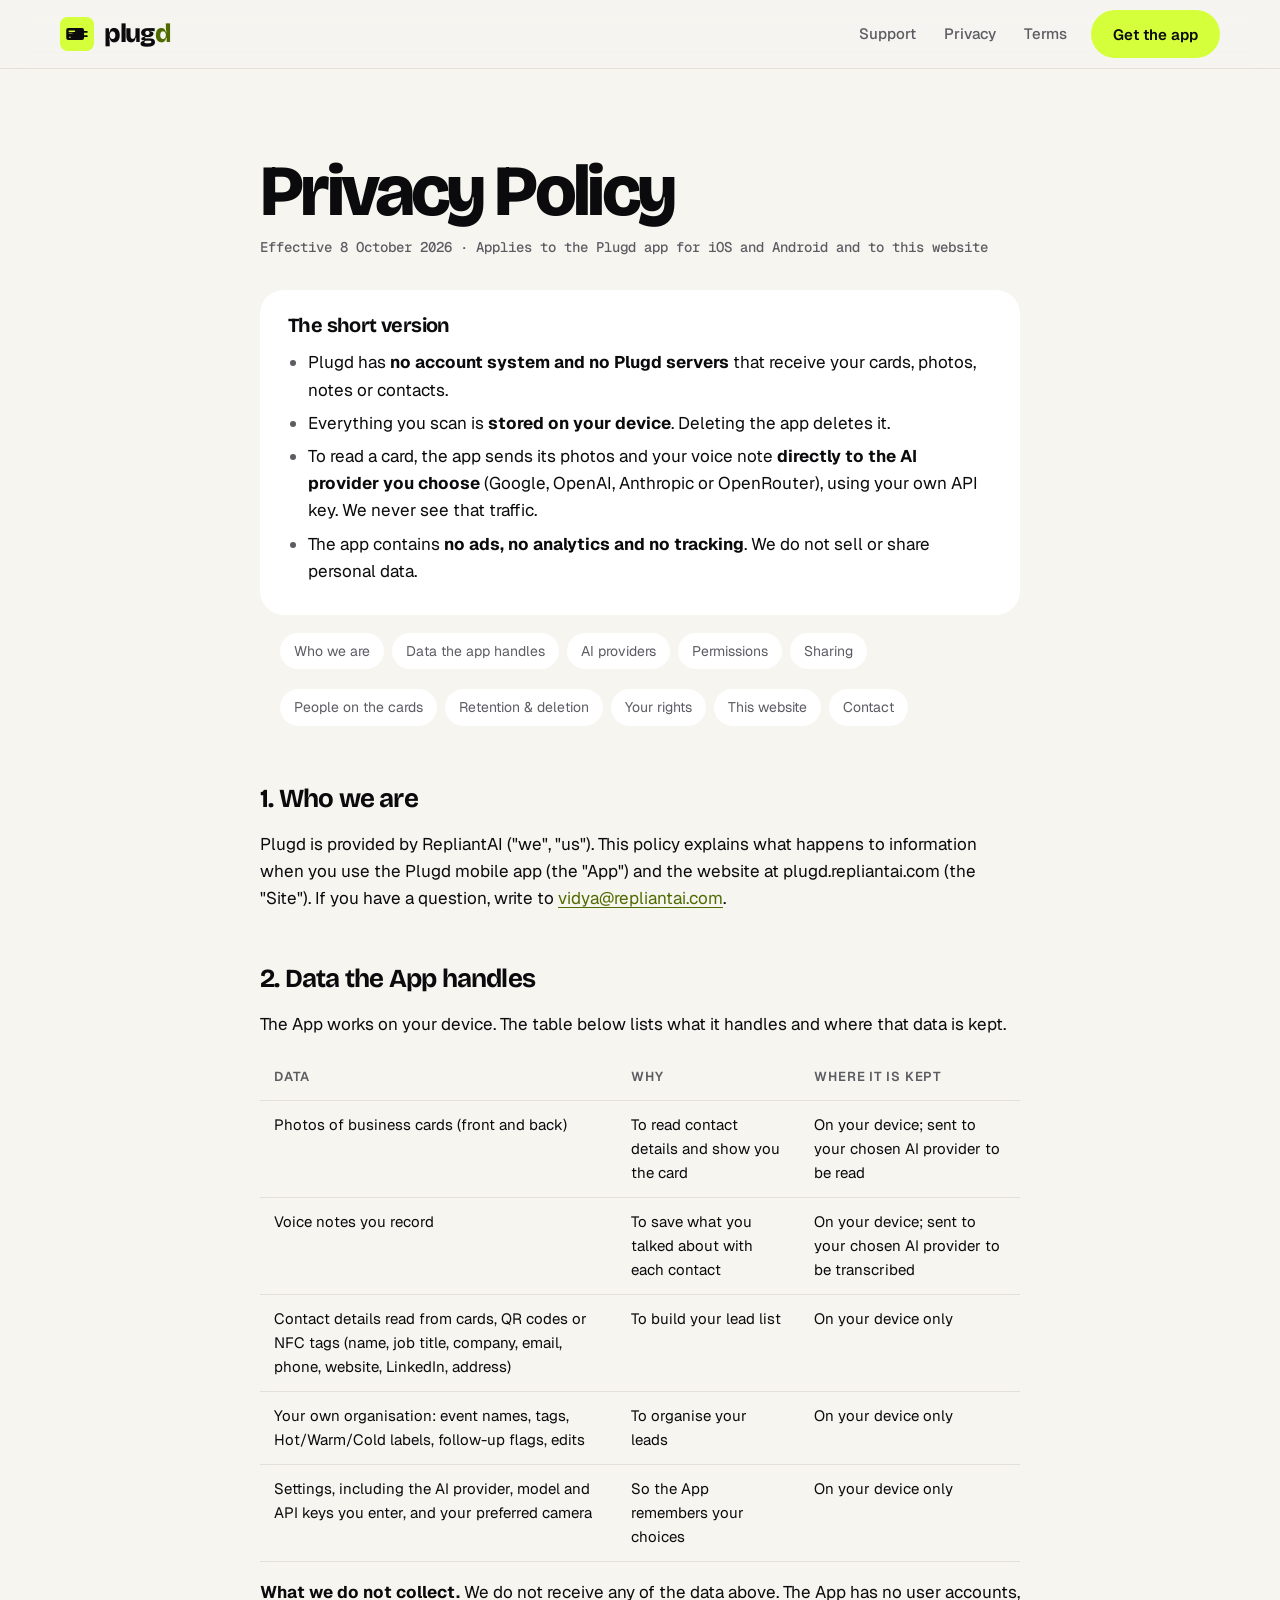
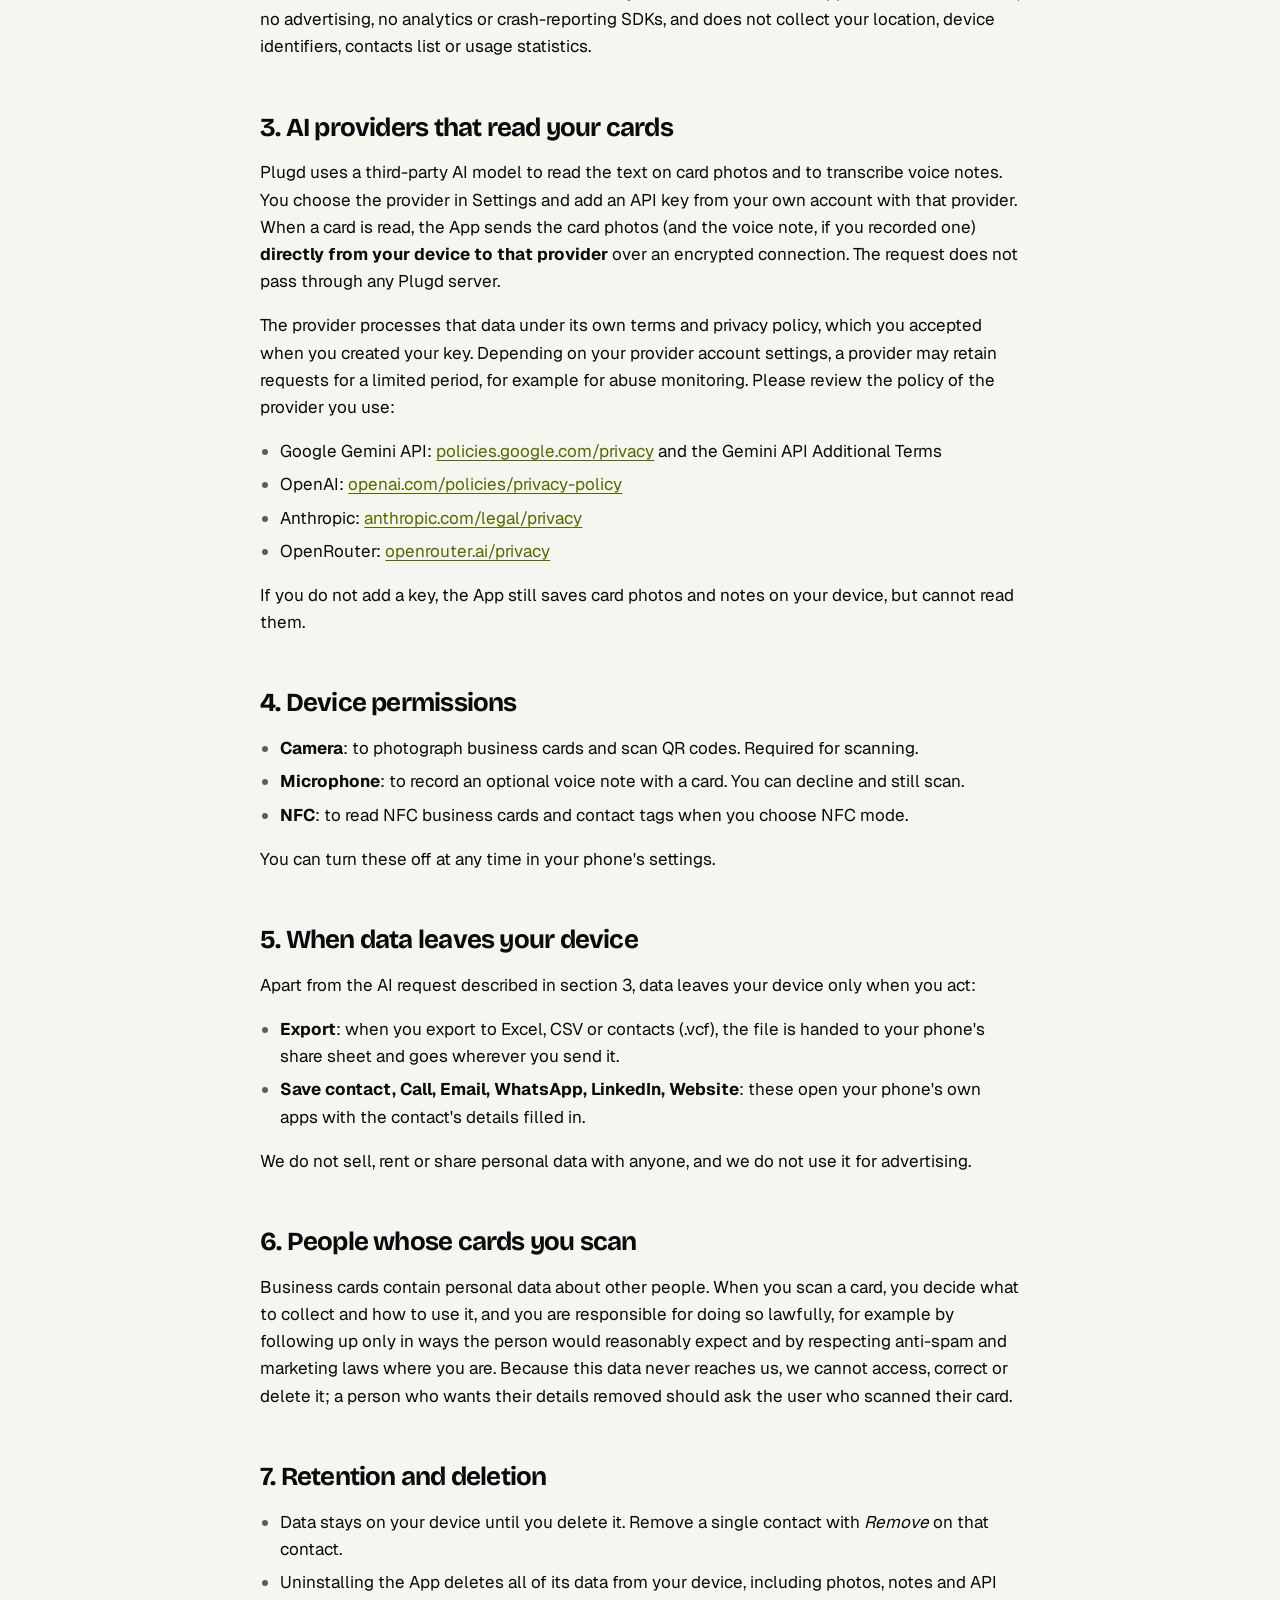
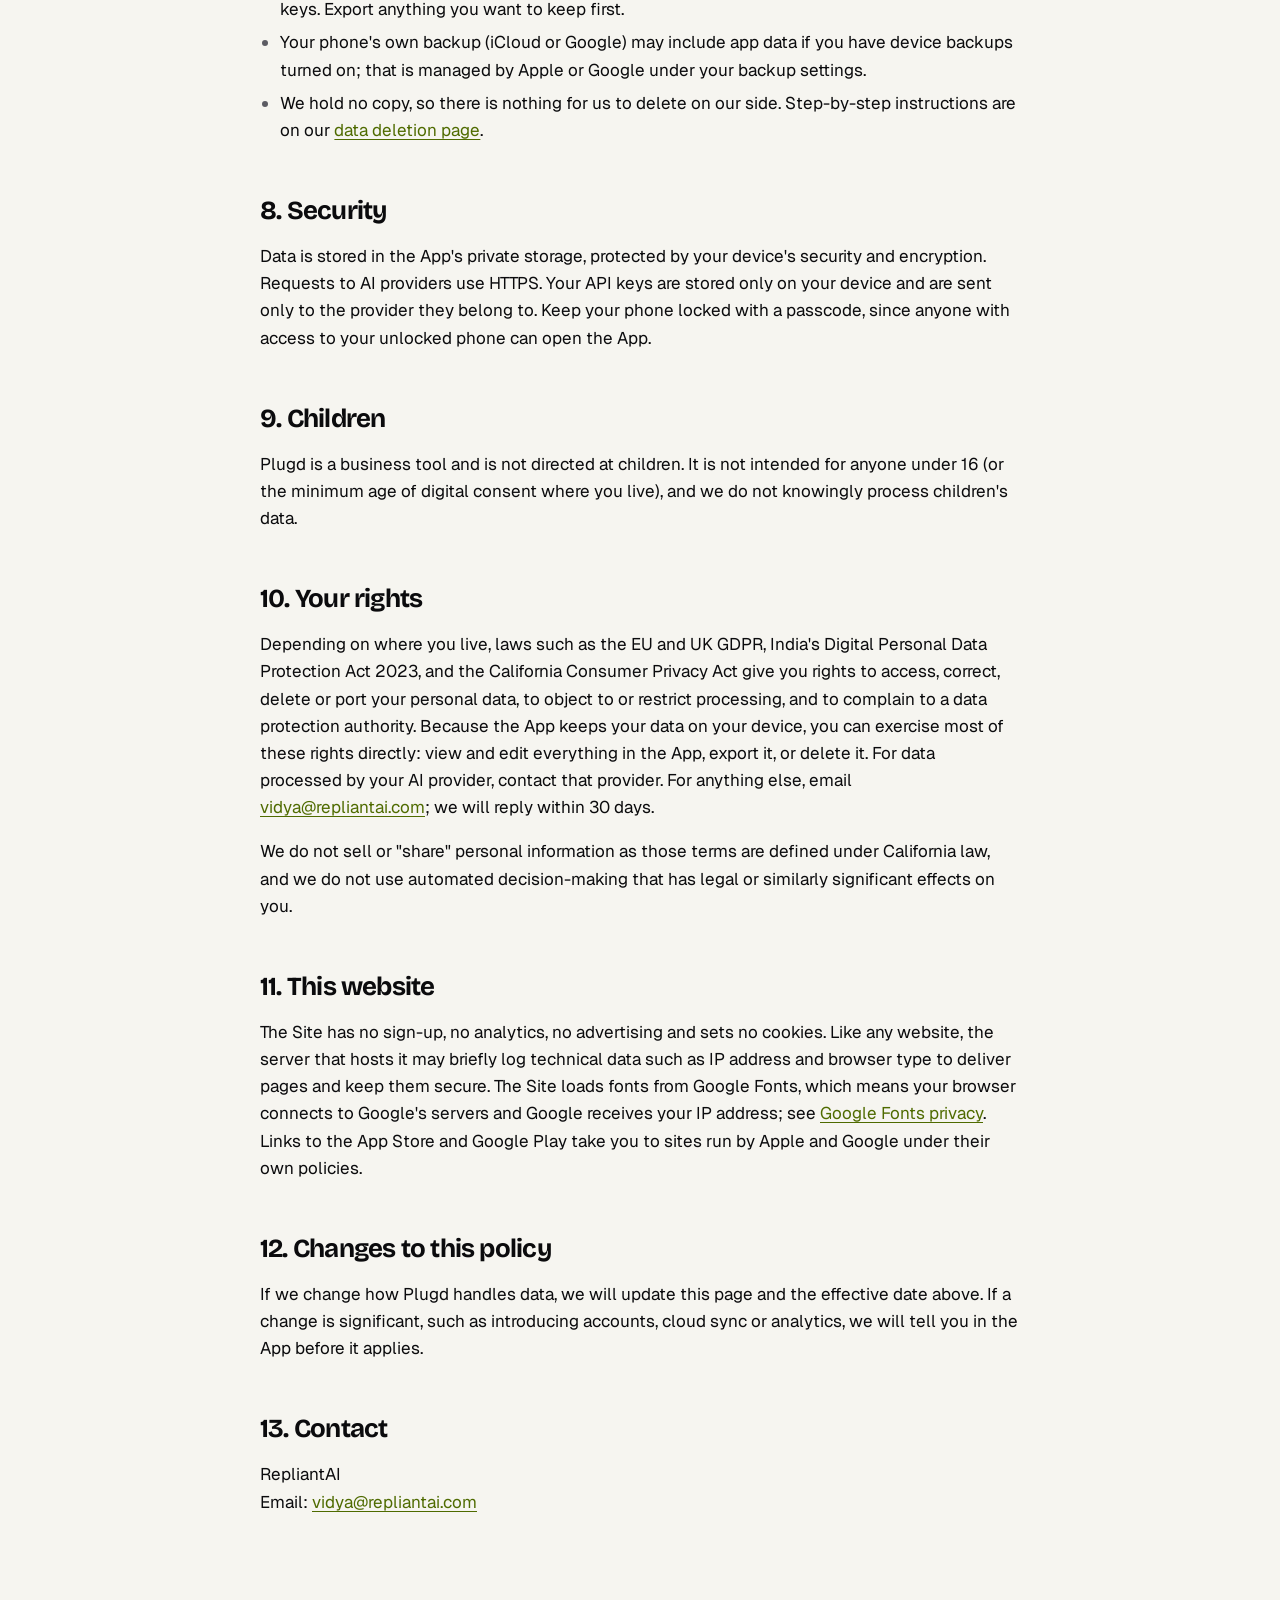
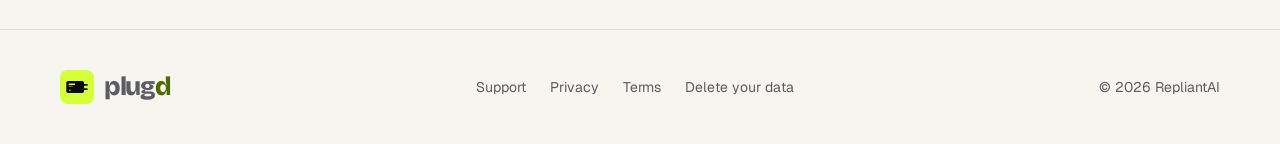
==== privacy.html @ df0a896f "Publish the Plugd landing page at plugd.repliantai.com. Co-Authored-By: Claude Opus 5.5 <noreply@ant" ====
<!doctype html>
<html lang="en">
<head>
  <meta charset="utf-8" />
  <meta name="viewport" content="width=device-width, initial-scale=1, viewport-fit=cover" />
  <title>Privacy Policy · Plugd</title>
  <meta name="description" content="How the Plugd business card scanner handles your data: stored on your device, no account, no tracking." />
  <meta name="theme-color" content="#0b0b0d" />
  <link rel="icon" href="img/icon.svg" type="image/svg+xml" />
  <link rel="preconnect" href="https://fonts.googleapis.com" />
  <link rel="preconnect" href="https://fonts.gstatic.com" crossorigin />
  <link href="https://fonts.googleapis.com/css2?family=Bricolage+Grotesque:opsz,wght@12..96,600..800&family=Geist:wght@400..700&family=Geist+Mono:wght@400;500&display=swap" rel="stylesheet" />
  <link rel="stylesheet" href="styles.css" />
</head>
<body>
  <a class="skip" href="#main">Skip to content</a>
  <header class="site-head">
    <div class="wrap">
      <a class="brand" href="./" aria-label="Plugd home"><img src="img/icon.svg" alt="" />plug<b>d</b></a>
      <nav class="site-nav" aria-label="Main">
        <a href="support.html">Support</a>
        <a href="privacy.html" aria-current="page">Privacy</a>
        <a href="terms.html">Terms</a>
      </nav>
      <a class="btn btn-volt" href="./#download">Get the app</a>
    </div>
  </header>

  <main id="main" class="doc">
    <div class="wrap">
      <h1>Privacy Policy</h1>
      <p class="meta">Effective 8 October 2026 · Applies to the Plugd app for iOS and Android and to this website</p>

      <div class="summary">
        <h2>The short version</h2>
        <ul>
          <li>Plugd has <strong>no account system and no Plugd servers</strong> that receive your cards, photos, notes or contacts.</li>
          <li>Everything you scan is <strong>stored on your device</strong>. Deleting the app deletes it.</li>
          <li>To read a card, the app sends its photos and your voice note <strong>directly to the AI provider you choose</strong> (Google, OpenAI, Anthropic or OpenRouter), using your own API key. We never see that traffic.</li>
          <li>The app contains <strong>no ads, no analytics and no tracking</strong>. We do not sell or share personal data.</li>
        </ul>
      </div>

      <ul class="toc">
        <li><a href="#who">Who we are</a></li>
        <li><a href="#data">Data the app handles</a></li>
        <li><a href="#ai">AI providers</a></li>
        <li><a href="#permissions">Permissions</a></li>
        <li><a href="#sharing">Sharing</a></li>
        <li><a href="#others">People on the cards</a></li>
        <li><a href="#retention">Retention &amp; deletion</a></li>
        <li><a href="#rights">Your rights</a></li>
        <li><a href="#website">This website</a></li>
        <li><a href="#contact">Contact</a></li>
      </ul>

      <h2 id="who">1. Who we are</h2>
      <p>Plugd is provided by RepliantAI ("we", "us"). This policy explains what happens to information when you use the Plugd mobile app (the "App") and the website at plugd.repliantai.com (the "Site"). If you have a question, write to <a href="mailto:vidya@repliantai.com">vidya@repliantai.com</a>.</p>

      <h2 id="data">2. Data the App handles</h2>
      <p>The App works on your device. The table below lists what it handles and where that data is kept.</p>
      <div class="table-wrap">
        <table>
          <thead><tr><th>Data</th><th>Why</th><th>Where it is kept</th></tr></thead>
          <tbody>
            <tr><td>Photos of business cards (front and back)</td><td>To read contact details and show you the card</td><td>On your device; sent to your chosen AI provider to be read</td></tr>
            <tr><td>Voice notes you record</td><td>To save what you talked about with each contact</td><td>On your device; sent to your chosen AI provider to be transcribed</td></tr>
            <tr><td>Contact details read from cards, QR codes or NFC tags (name, job title, company, email, phone, website, LinkedIn, address)</td><td>To build your lead list</td><td>On your device only</td></tr>
            <tr><td>Your own organisation: event names, tags, Hot/Warm/Cold labels, follow-up flags, edits</td><td>To organise your leads</td><td>On your device only</td></tr>
            <tr><td>Settings, including the AI provider, model and API keys you enter, and your preferred camera</td><td>So the App remembers your choices</td><td>On your device only</td></tr>
          </tbody>
        </table>
      </div>
      <p><strong>What we do not collect.</strong> We do not receive any of the data above. The App has no user accounts, no advertising, no analytics or crash-reporting SDKs, and does not collect your location, device identifiers, contacts list or usage statistics.</p>

      <h2 id="ai">3. AI providers that read your cards</h2>
      <p>Plugd uses a third-party AI model to read the text on card photos and to transcribe voice notes. You choose the provider in Settings and add an API key from your own account with that provider. When a card is read, the App sends the card photos (and the voice note, if you recorded one) <strong>directly from your device to that provider</strong> over an encrypted connection. The request does not pass through any Plugd server.</p>
      <p>The provider processes that data under its own terms and privacy policy, which you accepted when you created your key. Depending on your provider account settings, a provider may retain requests for a limited period, for example for abuse monitoring. Please review the policy of the provider you use:</p>
      <ul>
        <li>Google Gemini API: <a href="https://policies.google.com/privacy" rel="noopener">policies.google.com/privacy</a> and the Gemini API Additional Terms</li>
        <li>OpenAI: <a href="https://openai.com/policies/privacy-policy" rel="noopener">openai.com/policies/privacy-policy</a></li>
        <li>Anthropic: <a href="https://www.anthropic.com/legal/privacy" rel="noopener">anthropic.com/legal/privacy</a></li>
        <li>OpenRouter: <a href="https://openrouter.ai/privacy" rel="noopener">openrouter.ai/privacy</a></li>
      </ul>
      <p>If you do not add a key, the App still saves card photos and notes on your device, but cannot read them.</p>

      <h2 id="permissions">4. Device permissions</h2>
      <ul>
        <li><strong>Camera</strong>: to photograph business cards and scan QR codes. Required for scanning.</li>
        <li><strong>Microphone</strong>: to record an optional voice note with a card. You can decline and still scan.</li>
        <li><strong>NFC</strong>: to read NFC business cards and contact tags when you choose NFC mode.</li>
      </ul>
      <p>You can turn these off at any time in your phone's settings.</p>

      <h2 id="sharing">5. When data leaves your device</h2>
      <p>Apart from the AI request described in section 3, data leaves your device only when you act:</p>
      <ul>
        <li><strong>Export</strong>: when you export to Excel, CSV or contacts (.vcf), the file is handed to your phone's share sheet and goes wherever you send it.</li>
        <li><strong>Save contact, Call, Email, WhatsApp, LinkedIn, Website</strong>: these open your phone's own apps with the contact's details filled in.</li>
      </ul>
      <p>We do not sell, rent or share personal data with anyone, and we do not use it for advertising.</p>

      <h2 id="others">6. People whose cards you scan</h2>
      <p>Business cards contain personal data about other people. When you scan a card, you decide what to collect and how to use it, and you are responsible for doing so lawfully, for example by following up only in ways the person would reasonably expect and by respecting anti-spam and marketing laws where you are. Because this data never reaches us, we cannot access, correct or delete it; a person who wants their details removed should ask the user who scanned their card.</p>

      <h2 id="retention">7. Retention and deletion</h2>
      <ul>
        <li>Data stays on your device until you delete it. Remove a single contact with <em>Remove</em> on that contact.</li>
        <li>Uninstalling the App deletes all of its data from your device, including photos, notes and API keys. Export anything you want to keep first.</li>
        <li>Your phone's own backup (iCloud or Google) may include app data if you have device backups turned on; that is managed by Apple or Google under your backup settings.</li>
        <li>We hold no copy, so there is nothing for us to delete on our side. Step-by-step instructions are on our <a href="support.html#delete">data deletion page</a>.</li>
      </ul>

      <h2 id="security">8. Security</h2>
      <p>Data is stored in the App's private storage, protected by your device's security and encryption. Requests to AI providers use HTTPS. Your API keys are stored only on your device and are sent only to the provider they belong to. Keep your phone locked with a passcode, since anyone with access to your unlocked phone can open the App.</p>

      <h2 id="children">9. Children</h2>
      <p>Plugd is a business tool and is not directed at children. It is not intended for anyone under 16 (or the minimum age of digital consent where you live), and we do not knowingly process children's data.</p>

      <h2 id="rights">10. Your rights</h2>
      <p>Depending on where you live, laws such as the EU and UK GDPR, India's Digital Personal Data Protection Act 2023, and the California Consumer Privacy Act give you rights to access, correct, delete or port your personal data, to object to or restrict processing, and to complain to a data protection authority. Because the App keeps your data on your device, you can exercise most of these rights directly: view and edit everything in the App, export it, or delete it. For data processed by your AI provider, contact that provider. For anything else, email <a href="mailto:vidya@repliantai.com">vidya@repliantai.com</a>; we will reply within 30 days.</p>
      <p>We do not sell or "share" personal information as those terms are defined under California law, and we do not use automated decision-making that has legal or similarly significant effects on you.</p>

      <h2 id="website">11. This website</h2>
      <p>The Site has no sign-up, no analytics, no advertising and sets no cookies. Like any website, the server that hosts it may briefly log technical data such as IP address and browser type to deliver pages and keep them secure. The Site loads fonts from Google Fonts, which means your browser connects to Google's servers and Google receives your IP address; see <a href="https://developers.google.com/fonts/faq/privacy" rel="noopener">Google Fonts privacy</a>. Links to the App Store and Google Play take you to sites run by Apple and Google under their own policies.</p>

      <h2 id="changes">12. Changes to this policy</h2>
      <p>If we change how Plugd handles data, we will update this page and the effective date above. If a change is significant, such as introducing accounts, cloud sync or analytics, we will tell you in the App before it applies.</p>

      <h2 id="contact">13. Contact</h2>
      <p>RepliantAI<br />Email: <a href="mailto:vidya@repliantai.com">vidya@repliantai.com</a></p>
          </div>
  </main>

  <footer class="site-foot">
    <div class="wrap">
      <a class="brand" href="./" aria-label="Plugd home"><img src="img/icon.svg" alt="" />plug<b>d</b></a>
      <nav aria-label="Legal and support">
        <a href="support.html">Support</a>
        <a href="privacy.html">Privacy</a>
        <a href="terms.html">Terms</a>
        <a href="support.html#delete">Delete your data</a>
      </nav>
      <span>© 2026 RepliantAI</span>
    </div>
  </footer>
</body>
</html>
---- styles.css ----
/* Plugd website — tokens mirror the Plugd design system. Dark is the default theme. */
:root {
  color-scheme: dark;
  --bg: #0b0b0d;
  --surface: #151518;
  --surface-2: #1f1f24;
  --line: #2c2c33;
  --line-strong: #5a5a64;
  --ink: #f5f4ef;
  --muted: #a1a1aa;
  --volt: #d4ff3a;
  --volt-press: #bde81f;
  --on-volt: #0b0b0d;
  --volt-text: #d4ff3a;
  --hot: #ff6b4a;
  --warm: #ffc23d;
  --cold: #7cc7ff;
  --focus: #d4ff3a;
  --radius-sm: 10px;
  --radius-md: 16px;
  --radius-lg: 24px;
  --radius-xl: 32px;
  --font-display: 'Bricolage Grotesque', 'Geist', system-ui, sans-serif;
  --font-sans: 'Geist', system-ui, -apple-system, 'Segoe UI', sans-serif;
  --font-mono: 'Geist Mono', ui-monospace, Menlo, monospace;
  --wrap: 1160px;
}
@media (prefers-color-scheme: light) {
  :root:not([data-theme='dark']) {
    color-scheme: light;
    --bg: #f6f5f0;
    --surface: #ffffff;
    --surface-2: #eeede6;
    --line: #e2e0d8;
    --line-strong: #9a9890;
    --ink: #0b0b0d;
    --muted: #5c5c63;
    --volt-text: #4f6b00;
    --hot: #c8381a;
    --warm: #8f5b00;
    --cold: #1f68a8;
    --focus: #0b0b0d;
  }
}

* { box-sizing: border-box; }
html { scroll-behavior: smooth; -webkit-text-size-adjust: 100%; }
body { margin: 0; background: var(--bg); color: var(--ink); font: 400 17px/1.6 var(--font-sans); -webkit-font-smoothing: antialiased; overflow-x: hidden; }
img { display: block; max-width: 100%; height: auto; }
a { color: inherit; }
:focus-visible { outline: 2px solid var(--focus); outline-offset: 3px; border-radius: 6px; }
.wrap { width: min(100% - 32px, var(--wrap)); margin-inline: auto; }
.skip { position: absolute; left: -9999px; }
.skip:focus { left: 16px; top: 16px; z-index: 100; background: var(--volt); color: var(--on-volt); padding: 8px 14px; border-radius: 999px; }

/* Header */
.site-head { position: sticky; top: 0; z-index: 50; background: color-mix(in srgb, var(--bg) 82%, transparent); backdrop-filter: blur(14px); -webkit-backdrop-filter: blur(14px); border-bottom: 1px solid var(--line); }
.site-head .wrap { display: flex; align-items: center; gap: 24px; height: 68px; }
.brand { display: inline-flex; align-items: center; gap: 0; text-decoration: none; font: 800 26px/1 var(--font-display); letter-spacing: -0.05em; }
.brand img { width: 34px; height: 34px; margin-right: 10px; }
.brand b { color: var(--volt-text); font-weight: 800; }
.site-nav { display: flex; gap: 28px; margin-left: auto; }
.site-nav a { text-decoration: none; color: var(--muted); font-size: 15px; font-weight: 500; }
.site-nav a:hover { color: var(--ink); }
@media (max-width: 760px) { .site-nav { display: none; } .site-head .btn { margin-left: auto; } }

/* Buttons */
.btn { display: inline-flex; align-items: center; justify-content: center; gap: 10px; min-height: 48px; padding: 0 22px; border-radius: 999px; font: 600 15px/1 var(--font-sans); text-decoration: none; white-space: nowrap; transition: transform .15s ease-out, background-color .15s ease-out; }
.btn:active { transform: scale(.97); }
.btn-volt { background: var(--volt); color: var(--on-volt); }
.btn-volt:hover { background: var(--volt-press); }
.btn-quiet { background: var(--surface-2); color: var(--ink); }
.store { display: inline-flex; align-items: center; gap: 12px; min-height: 60px; padding: 0 22px 0 18px; border-radius: var(--radius-md); background: var(--ink); color: var(--bg); text-decoration: none; transition: transform .15s ease-out; }
.store:hover { transform: translateY(-2px); }
.store svg { width: 26px; height: 26px; flex: none; }
.store small { display: block; font: 500 11px/1.2 var(--font-sans); opacity: .75; }
.store strong { display: block; font: 700 19px/1.15 var(--font-sans); letter-spacing: -0.01em; }
.store.soon { background: var(--surface-2); color: var(--muted); cursor: default; }
.store.soon:hover { transform: none; }
.stores { display: flex; flex-wrap: wrap; gap: 12px; }

/* Type */
.eyebrow { display: inline-flex; align-items: center; gap: 10px; margin: 0 0 18px; font: 500 13px/1 var(--font-mono); letter-spacing: .12em; text-transform: uppercase; color: var(--muted); }
.eyebrow::before { content: ''; width: 28px; height: 2px; background: var(--line-strong); }
.display { margin: 0; font: 800 clamp(48px, 9vw, 112px)/.92 var(--font-display); letter-spacing: -0.055em; }
.display em, .h2 em { font-style: normal; color: var(--volt-text); }
.h2 { margin: 0; font: 800 clamp(36px, 5.6vw, 68px)/.98 var(--font-display); letter-spacing: -0.05em; }
.lead { font-size: clamp(18px, 2vw, 21px); line-height: 1.5; color: var(--muted); max-width: 34em; }
.lead b { color: var(--ink); font-weight: 500; }

/* Hero */
.hero { padding: clamp(48px, 8vw, 96px) 0 clamp(56px, 8vw, 104px); position: relative; overflow: hidden; }
.hero::before { content: ''; position: absolute; inset: 0; background: radial-gradient(48% 60% at 78% 55%, rgba(212, 255, 58, .10), transparent 70%); pointer-events: none; }
.hero .wrap { display: grid; grid-template-columns: 1.05fr .95fr; gap: 48px; align-items: center; position: relative; }
.hero .lead { margin: 26px 0 32px; }
.reassure { display: flex; flex-wrap: wrap; gap: 8px 20px; margin: 22px 0 0; padding: 0; list-style: none; color: var(--muted); font-size: 14px; }
.reassure li { display: inline-flex; align-items: center; gap: 8px; }
.reassure li::before { content: ''; width: 16px; height: 16px; border-radius: 50%; background: var(--volt) url("data:image/svg+xml,%3Csvg xmlns='http://www.w3.org/2000/svg' viewBox='0 0 24 24' fill='none' stroke='%230b0b0d' stroke-width='3.5' stroke-linecap='round' stroke-linejoin='round'%3E%3Cpath d='m6 12.5 4 4 8-9'/%3E%3C/svg%3E") center / 11px no-repeat; }
.phones { position: relative; height: clamp(460px, 52vw, 640px); }
.phones img { position: absolute; width: auto; height: 100%; filter: drop-shadow(0 40px 60px rgba(0, 0, 0, .55)); }
.phones .p-back { right: 0; top: 4%; height: 92%; transform: rotate(6deg); opacity: .96; }
.phones .p-front { right: 34%; top: 0; transform: rotate(-4deg); }
@media (max-width: 900px) {
  .hero .wrap { grid-template-columns: 1fr; }
  .phones { height: 520px; max-width: 460px; width: 100%; margin: 8px auto 0; }
  .phones .p-front { right: auto; left: 0; }
}
@media (max-width: 480px) { .phones { height: 440px; } .phones .p-back { right: -8%; } }

/* Problem band */
.band { border-block: 1px solid var(--line); padding: clamp(48px, 7vw, 88px) 0; }
.band .wrap { display: grid; grid-template-columns: 1fr 1fr; gap: 48px; align-items: end; }
.band p { margin: 0; }
@media (max-width: 760px) { .band .wrap { grid-template-columns: 1fr; gap: 20px; } }

/* Sections */
section { scroll-margin-top: 80px; }
.section { padding: clamp(64px, 9vw, 120px) 0; }
.section-head { max-width: 760px; margin-bottom: clamp(36px, 5vw, 56px); }
.section-head .lead { margin: 20px 0 0; }

/* Steps */
.steps { display: grid; grid-template-columns: repeat(3, 1fr); gap: 16px; margin: 0; padding: 0; list-style: none; counter-reset: step; }
.steps li { position: relative; padding: 28px; border-radius: var(--radius-lg); background: var(--surface); counter-increment: step; }
.steps li::before { content: '0' counter(step); display: block; margin-bottom: 40px; font: 500 14px/1 var(--font-mono); color: var(--muted); letter-spacing: .1em; }
.steps h3 { margin: 0 0 8px; font: 700 26px/1.1 var(--font-display); letter-spacing: -0.03em; }
.steps p { margin: 0; color: var(--muted); font-size: 16px; }
.steps li:first-child { background: var(--volt); color: var(--on-volt); }
.steps li:first-child::before, .steps li:first-child p { color: var(--on-volt); opacity: .75; }
@media (max-width: 860px) { .steps { grid-template-columns: 1fr; } .steps li::before { margin-bottom: 20px; } }

/* Feature grid */
.bento { display: grid; grid-template-columns: repeat(6, 1fr); gap: 16px; }
.tile { grid-column: span 2; padding: 28px; border-radius: var(--radius-lg); background: var(--surface); display: flex; flex-direction: column; gap: 10px; min-height: 230px; }
.tile.wide { grid-column: span 3; }
.tile h3 { margin: auto 0 0; font: 700 24px/1.12 var(--font-display); letter-spacing: -0.03em; }
.tile p { margin: 0; color: var(--muted); font-size: 16px; }
.tile .icon { width: 48px; height: 48px; border-radius: 14px; display: grid; place-items: center; background: var(--surface-2); color: var(--volt-text); }
.tile .icon svg { width: 24px; height: 24px; }
.tags { display: flex; gap: 8px; flex-wrap: wrap; }
.tag { display: inline-flex; align-items: center; gap: 6px; height: 28px; padding: 0 12px; border-radius: 999px; background: var(--surface-2); font: 600 13px/1 var(--font-sans); }
.tag::before { content: ''; width: 7px; height: 7px; border-radius: 50%; background: currentColor; }
.tag.hot { color: var(--hot); } .tag.warm { color: var(--warm); } .tag.cold { color: var(--cold); }
.formats { display: flex; gap: 8px; flex-wrap: wrap; font: 500 14px/1 var(--font-mono); }
.formats span { padding: 8px 12px; border-radius: 10px; background: var(--surface-2); }
@media (max-width: 960px) { .bento { grid-template-columns: 1fr 1fr; } .tile, .tile.wide { grid-column: span 1; } }
@media (max-width: 600px) { .bento { grid-template-columns: 1fr; } .tile { min-height: 0; } .tile h3 { margin-top: 18px; } }

/* Showcase */
.showcase { display: grid; grid-template-columns: repeat(3, 1fr); gap: 24px; align-items: start; }
.showcase figure { margin: 0; }
.showcase img { width: 100%; max-width: 340px; margin: 0 auto; filter: drop-shadow(0 30px 50px rgba(0, 0, 0, .45)); }
.showcase figcaption { margin-top: 22px; text-align: center; }
.showcase figcaption strong { display: block; font: 700 22px/1.15 var(--font-display); letter-spacing: -0.03em; }
.showcase figcaption span { color: var(--muted); font-size: 15px; }
@media (max-width: 860px) {
  .showcase { grid-auto-flow: column; grid-template-columns: none; grid-auto-columns: 78%; overflow-x: auto; scroll-snap-type: x mandatory; padding-bottom: 12px; margin-inline: -16px; padding-inline: 16px; scrollbar-width: none; }
  .showcase figure { scroll-snap-align: center; }
}

/* Privacy promise */
.promise { border-radius: var(--radius-xl); background: var(--surface); padding: clamp(32px, 6vw, 72px); display: grid; grid-template-columns: 1.1fr 1fr; gap: 48px; align-items: center; }
.promise ul { margin: 0; padding: 0; list-style: none; display: grid; gap: 14px; }
.promise li { display: grid; grid-template-columns: 28px 1fr; gap: 12px; font-size: 17px; }
.promise li b { display: block; font-weight: 600; }
.promise li span { color: var(--muted); font-size: 15px; }
.promise li::before { content: ''; width: 24px; height: 24px; margin-top: 2px; border-radius: 50%; background: var(--volt) url("data:image/svg+xml,%3Csvg xmlns='http://www.w3.org/2000/svg' viewBox='0 0 24 24' fill='none' stroke='%230b0b0d' stroke-width='3' stroke-linecap='round' stroke-linejoin='round'%3E%3Cpath d='m6 12.5 4 4 8-9'/%3E%3C/svg%3E") center / 15px no-repeat; }
@media (max-width: 860px) { .promise { grid-template-columns: 1fr; } }

/* FAQ */
.faq { max-width: 820px; }
.faq details { border-bottom: 1px solid var(--line); }
.faq summary { list-style: none; cursor: pointer; display: flex; justify-content: space-between; gap: 24px; padding: 22px 0; font: 600 19px/1.35 var(--font-sans); }
.faq summary::-webkit-details-marker { display: none; }
.faq summary::after { content: '+'; flex: none; width: 32px; height: 32px; border-radius: 50%; background: var(--surface-2); display: grid; place-items: center; font: 500 20px/1 var(--font-sans); color: var(--muted); transition: transform .2s; }
.faq details[open] summary::after { transform: rotate(45deg); }
.faq details p { margin: -6px 0 22px; color: var(--muted); max-width: 44em; }

/* Final CTA */
.cta { text-align: center; padding: clamp(72px, 10vw, 140px) 0; position: relative; overflow: hidden; }
.cta::before { content: ''; position: absolute; inset: 0; background: radial-gradient(40% 60% at 50% 100%, rgba(212, 255, 58, .14), transparent 70%); pointer-events: none; }
.cta .wrap { position: relative; }
.cta .lead { margin: 22px auto 34px; }
.cta .stores { justify-content: center; }
.cta-icon { width: 88px; height: 88px; margin: 0 auto 28px; }

/* Footer */
.site-foot { border-top: 1px solid var(--line); padding: 40px 0 calc(40px + env(safe-area-inset-bottom)); color: var(--muted); font-size: 14px; }
.site-foot .wrap { display: flex; flex-wrap: wrap; gap: 20px 32px; align-items: center; justify-content: space-between; }
.site-foot nav { display: flex; flex-wrap: wrap; gap: 8px 24px; }
.site-foot a { text-decoration: none; }
.site-foot a:hover { color: var(--ink); }

/* Legal & support pages */
.doc { padding: clamp(40px, 7vw, 88px) 0 96px; }
.doc .wrap { max-width: 760px; }
.doc h1 { margin: 0 0 12px; font: 800 clamp(40px, 7vw, 72px)/.95 var(--font-display); letter-spacing: -0.05em; }
.doc .meta { margin: 0 0 32px; color: var(--muted); font: 500 14px/1.5 var(--font-mono); }
.doc h2 { margin: 52px 0 12px; font: 700 26px/1.15 var(--font-display); letter-spacing: -0.03em; scroll-margin-top: 84px; }
.doc h3 { margin: 28px 0 8px; font: 600 18px/1.3 var(--font-sans); }
.doc p, .doc li { color: var(--ink); }
.doc ul, .doc ol { padding-left: 1.2em; }
.doc li { margin: 6px 0; }
.doc li::marker { color: var(--muted); }
.doc a { color: var(--volt-text); text-underline-offset: 3px; }
.doc .summary { padding: 24px 28px; border-radius: var(--radius-lg); background: var(--surface); margin: 0 0 12px; }
.doc .summary h2 { margin-top: 0; font-size: 20px; }
.doc .summary ul { margin: 0; }
.toc { display: flex; flex-wrap: wrap; gap: 8px; margin: 0 0 8px; padding: 0; list-style: none; }
.toc a { display: inline-block; padding: 7px 14px; border-radius: 999px; background: var(--surface); color: var(--muted); text-decoration: none; font-size: 14px; }
.toc a:hover { color: var(--ink); }
.table-wrap { overflow-x: auto; margin: 16px 0; }
.doc table { width: 100%; border-collapse: collapse; font-size: 15px; min-width: 520px; }
.doc th, .doc td { text-align: left; vertical-align: top; padding: 12px 14px; border-bottom: 1px solid var(--line); }
.doc th { font-weight: 600; color: var(--muted); font-size: 13px; text-transform: uppercase; letter-spacing: .06em; }
.doc .caps { text-transform: uppercase; font-size: 15px; letter-spacing: .01em; }
mark.fill { background: rgba(255, 194, 61, .22); color: inherit; padding: 0 4px; border-radius: 4px; }
.help-grid { display: grid; grid-template-columns: repeat(auto-fit, minmax(220px, 1fr)); gap: 12px; margin: 24px 0 8px; }
.help-grid a { display: block; padding: 22px; border-radius: var(--radius-md); background: var(--surface); text-decoration: none; color: var(--ink); }
.help-grid a strong { display: block; font: 700 19px/1.2 var(--font-display); letter-spacing: -0.02em; margin-bottom: 6px; }
.help-grid a span { color: var(--muted); font-size: 15px; }

@media (prefers-reduced-motion: reduce) { html { scroll-behavior: auto; } * { transition: none !important; } }
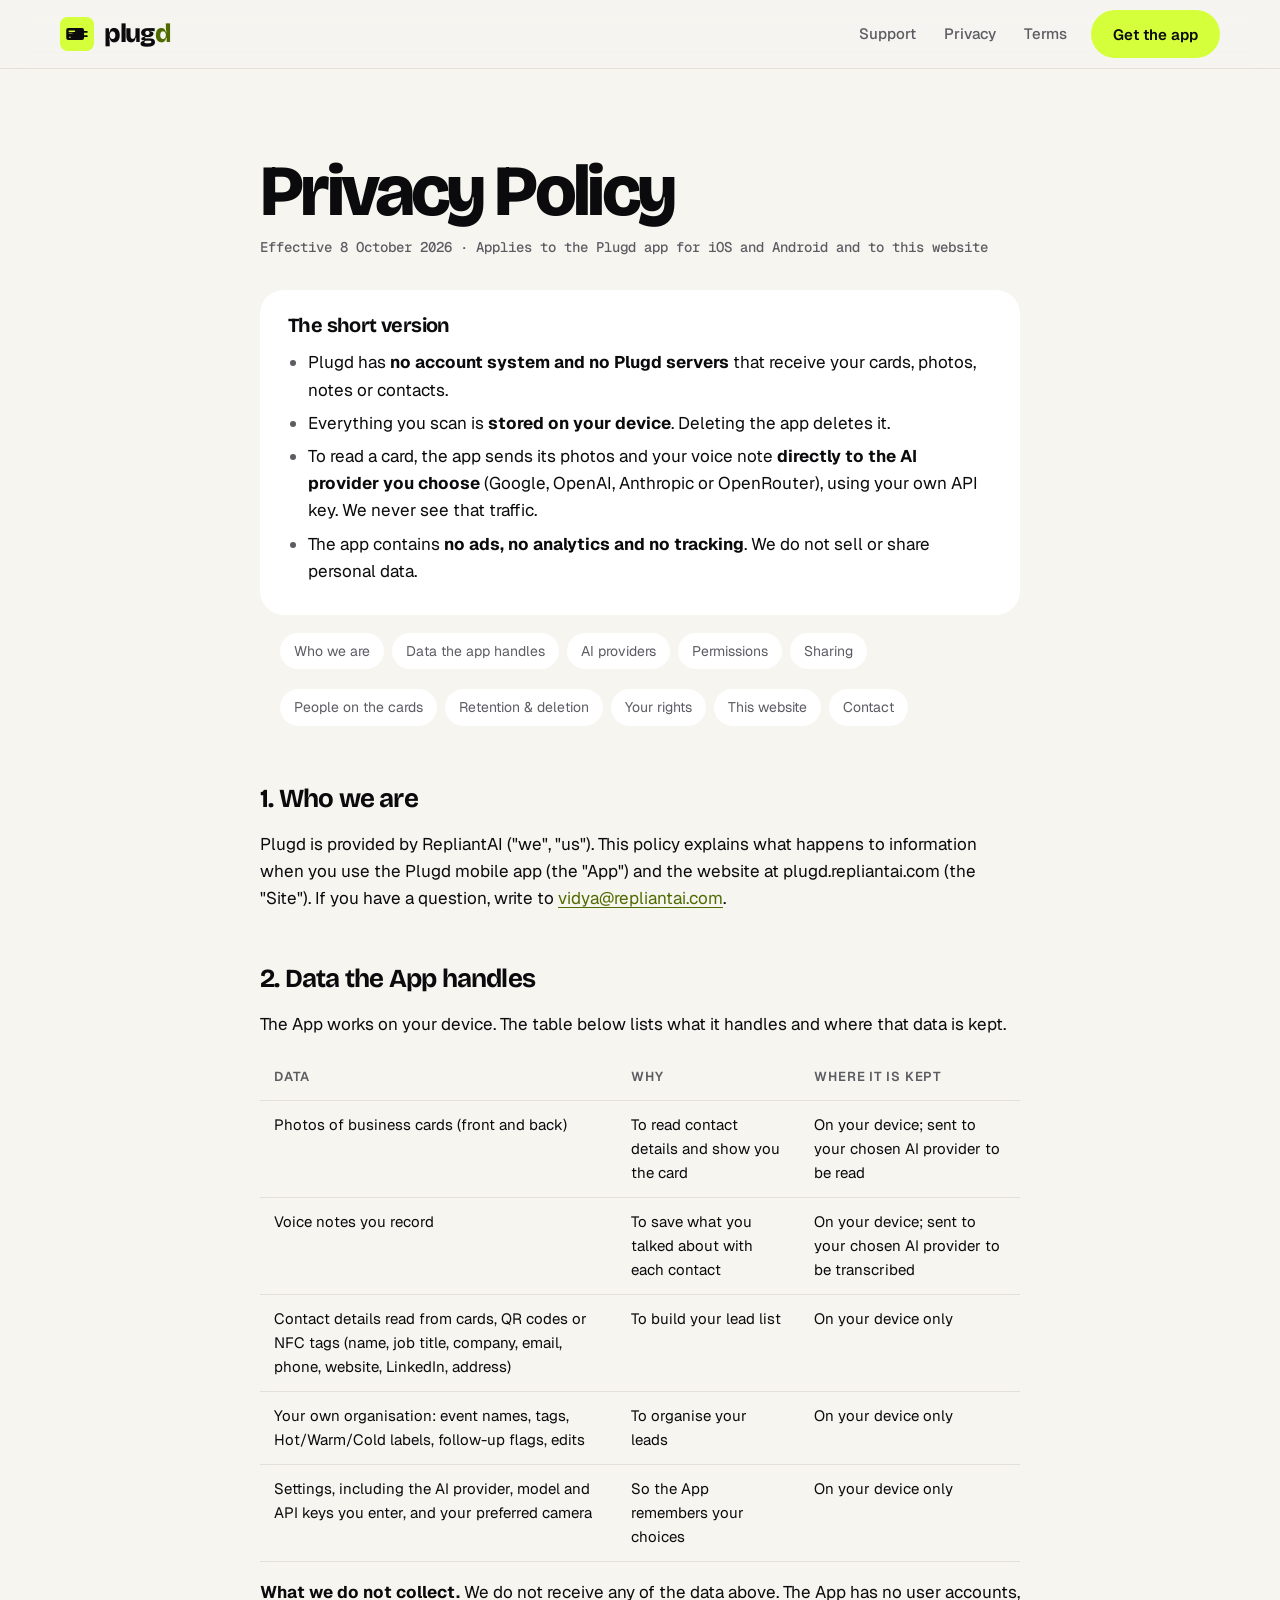
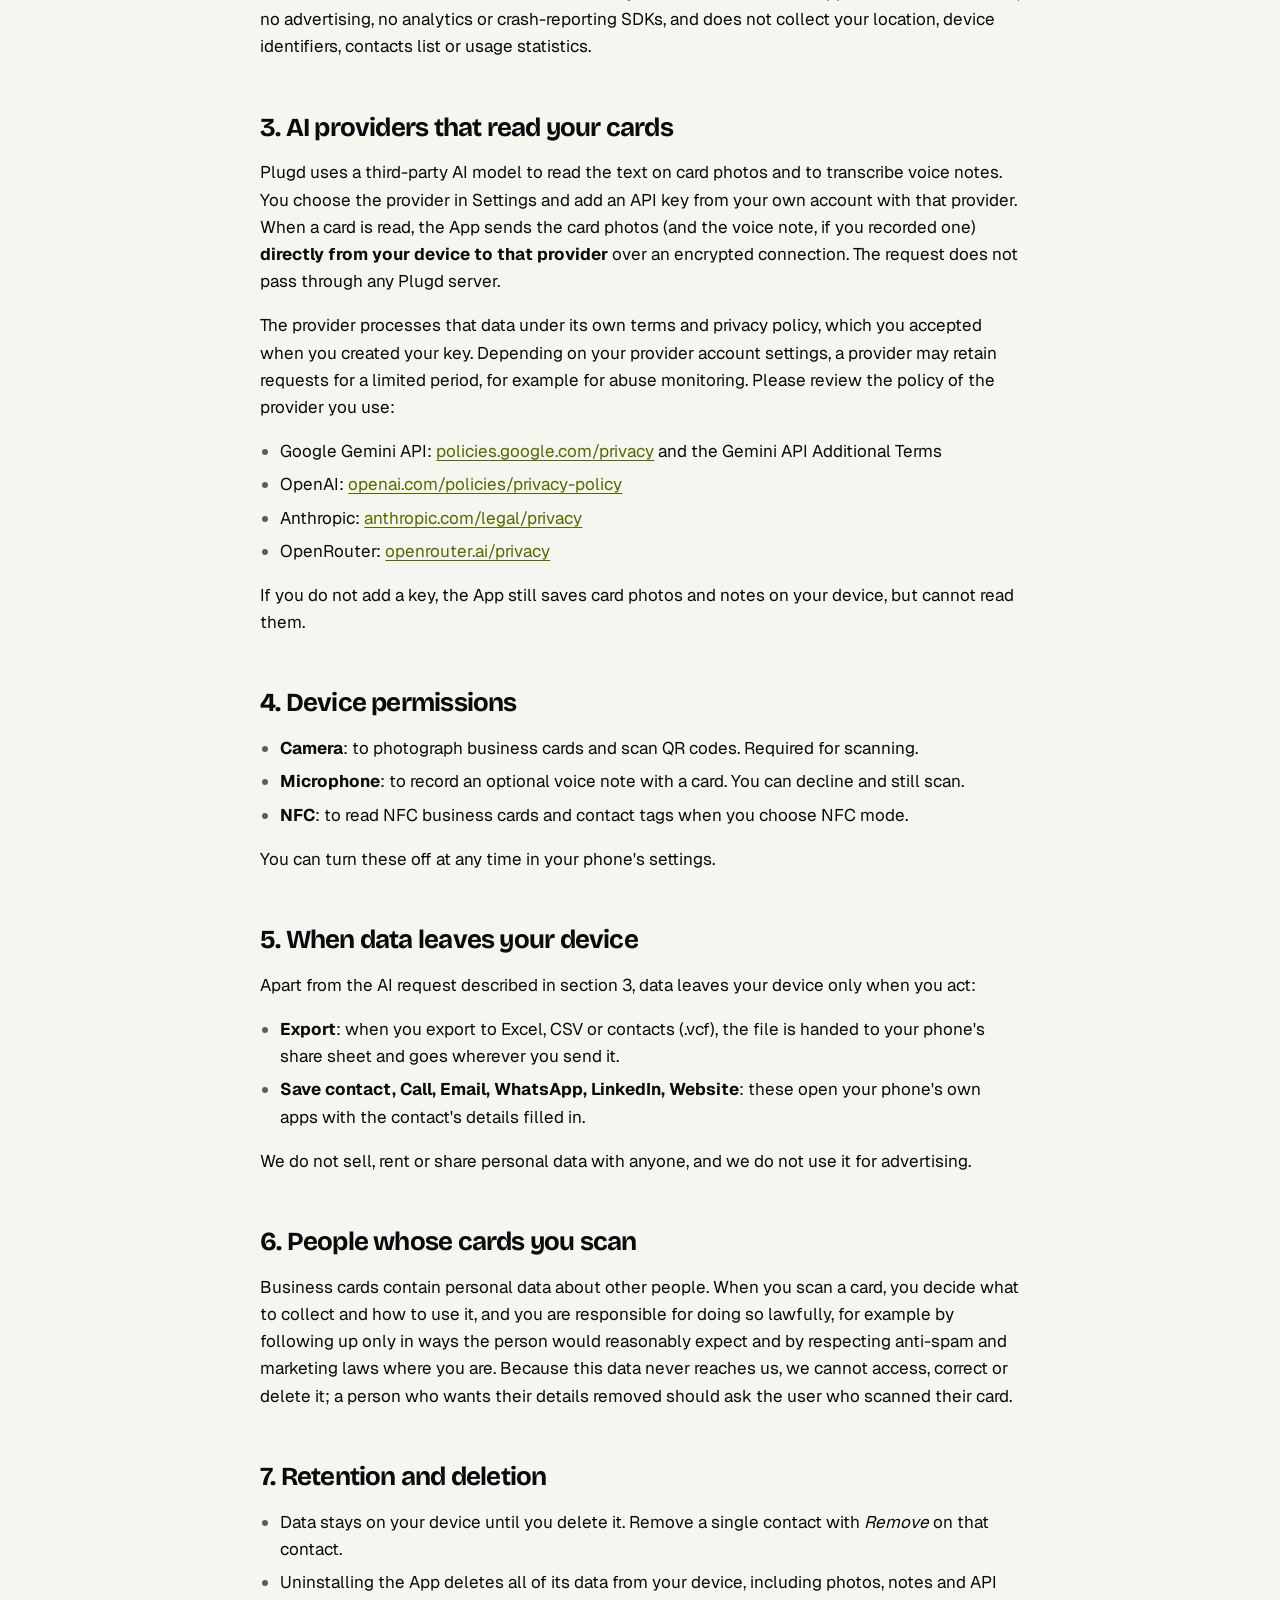
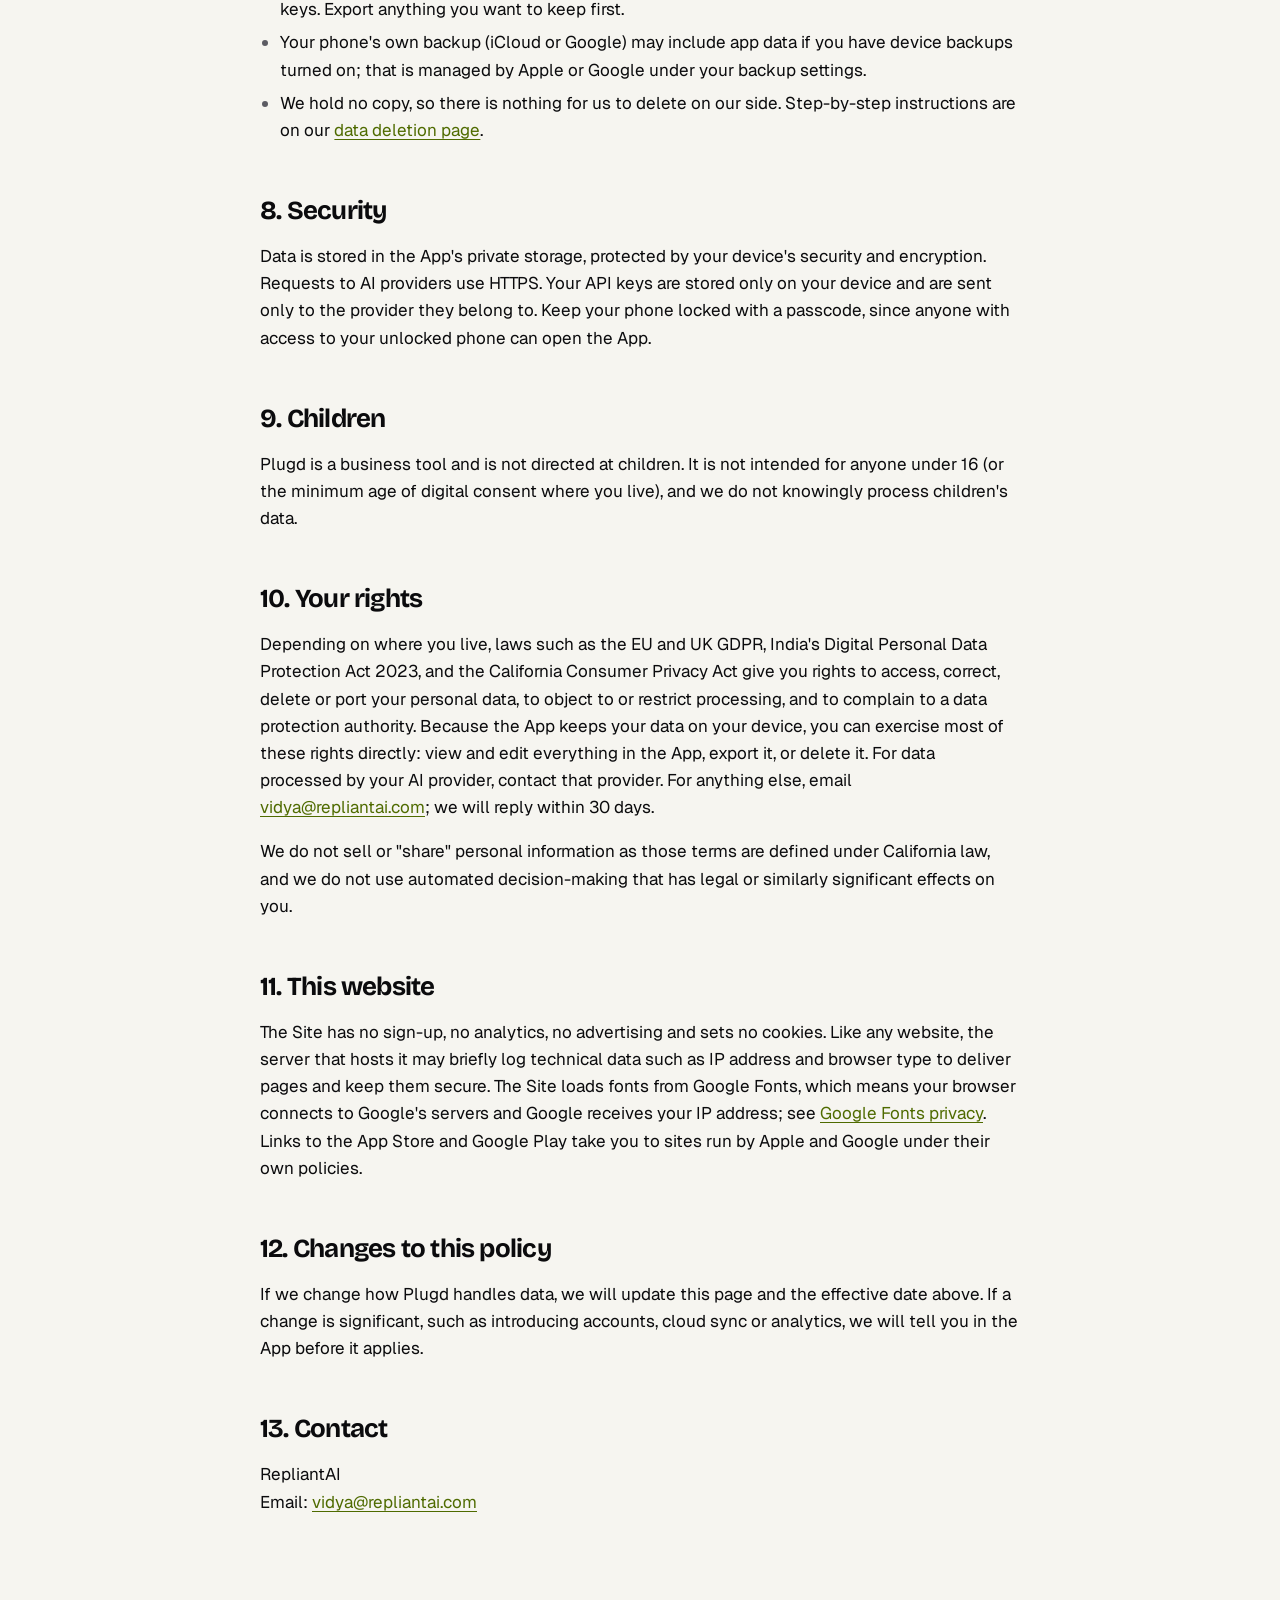
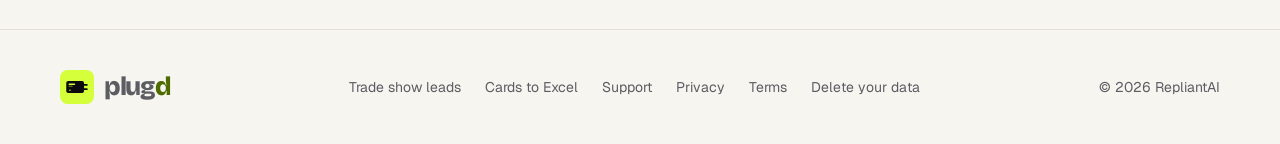
==== commit 1f2d8092: "Add SEO and AI-search files, use-case pages, comparison and a tighter mobile layout." ====
--- a/privacy.html
+++ b/privacy.html
@@ -5,6 +5,7 @@
   <meta name="viewport" content="width=device-width, initial-scale=1, viewport-fit=cover" />
   <title>Privacy Policy · Plugd</title>
   <meta name="description" content="How the Plugd business card scanner handles your data: stored on your device, no account, no tracking." />
+  <link rel="canonical" href="https://plugd.repliantai.com/privacy.html" />
   <meta name="theme-color" content="#0b0b0d" />
   <link rel="icon" href="img/icon.svg" type="image/svg+xml" />
   <link rel="preconnect" href="https://fonts.googleapis.com" />
@@ -136,6 +137,8 @@
     <div class="wrap">
       <a class="brand" href="./" aria-label="Plugd home"><img src="img/icon.svg" alt="" />plug<b>d</b></a>
       <nav aria-label="Legal and support">
+        <a href="trade-show-lead-capture.html">Trade show leads</a>
+        <a href="scan-business-cards-to-excel.html">Cards to Excel</a>
         <a href="support.html">Support</a>
         <a href="privacy.html">Privacy</a>
         <a href="terms.html">Terms</a>
--- a/styles.css
+++ b/styles.css
@@ -190,6 +190,15 @@
 .site-foot nav { display: flex; flex-wrap: wrap; gap: 8px 24px; }
 .site-foot a { text-decoration: none; }
 .site-foot a:hover { color: var(--ink); }
+
+/* Landing articles */
+.article .stores { margin: 28px 0 8px; }
+.doc a.store { color: var(--bg); text-decoration: none; }
+.doc .faq summary { font-size: 18px; }
+.article .doc h1 { font-size: clamp(38px, 7vw, 64px); }
+.article .lead { margin: 18px 0 0; }
+.article .crumbs { margin: 0 0 18px; font: 500 13px/1.4 var(--font-mono); color: var(--muted); }
+.article .crumbs a { color: var(--muted); }
 
 /* Legal & support pages */
 .doc { padding: clamp(40px, 7vw, 88px) 0 96px; }
@@ -220,4 +229,89 @@
 .help-grid a strong { display: block; font: 700 19px/1.2 var(--font-display); letter-spacing: -0.02em; margin-bottom: 6px; }
 .help-grid a span { color: var(--muted); font-size: 15px; }
 
+/* Use cases */
+.uses { display: grid; grid-template-columns: repeat(4, 1fr); gap: 16px; }
+.uses a { display: flex; flex-direction: column; gap: 8px; padding: 24px; border-radius: var(--radius-lg); background: var(--surface); text-decoration: none; transition: transform .15s ease-out; }
+.uses a:hover { transform: translateY(-2px); }
+.uses strong { font: 700 21px/1.15 var(--font-display); letter-spacing: -0.03em; }
+.uses strong::after { content: ' →'; color: var(--volt-text); }
+.uses span { color: var(--muted); font-size: 15px; }
+@media (max-width: 960px) { .uses { grid-template-columns: 1fr 1fr; } }
+@media (max-width: 600px) { .uses { grid-template-columns: 1fr; gap: 10px; } .uses a { padding: 18px 20px; border-radius: var(--radius-md); } .uses strong { font-size: 19px; } }
+
+/* Comparison */
+.compare-wrap { border-radius: var(--radius-lg); background: var(--surface); overflow: hidden; }
+.compare { width: 100%; border-collapse: collapse; font-size: 16px; }
+.compare th, .compare td { text-align: left; vertical-align: top; padding: 16px 22px; border-bottom: 1px solid var(--line); }
+.compare tr:last-child th, .compare tr:last-child td { border-bottom: 0; }
+.compare thead th { font: 500 13px/1 var(--font-mono); letter-spacing: .1em; text-transform: uppercase; color: var(--muted); }
+.compare thead th:nth-child(2) { color: var(--volt-text); }
+.compare tbody th { font-weight: 600; width: 28%; }
+.compare td { color: var(--muted); }
+.compare td.yes { color: var(--ink); font-weight: 500; }
+@media (max-width: 600px) {
+  .compare-wrap { border-radius: var(--radius-md); }
+  .compare thead { display: none; }
+  .compare tr { display: grid; grid-template-columns: 1fr 1fr; padding: 14px 18px; border-bottom: 1px solid var(--line); gap: 4px 14px; }
+  .compare tr:last-child { border-bottom: 0; }
+  .compare th, .compare td { padding: 0; border: 0; font-size: 14.5px; }
+  .compare tbody th { grid-column: 1 / -1; width: auto; font: 500 12px/1.4 var(--font-mono); letter-spacing: .08em; text-transform: uppercase; color: var(--muted); margin-bottom: 2px; }
+  .compare td::before { display: block; font: 500 11px/1.4 var(--font-mono); letter-spacing: .06em; text-transform: uppercase; color: var(--muted); opacity: .8; }
+  .compare td.yes::before { content: 'Plugd'; color: var(--volt-text); opacity: 1; }
+  .compare td:not(.yes)::before { content: 'Others'; }
+}
+
+/* Mobile */
+.mobile-bar { display: none; }
+@media (max-width: 600px) {
+  body { font-size: 16px; }
+  .site-head .wrap { height: 60px; gap: 12px; }
+  .brand { font-size: 23px; }
+  .brand img { width: 30px; height: 30px; margin-right: 8px; }
+  .site-head .btn { min-height: 40px; padding: 0 16px; font-size: 14px; }
+  .hero { padding: 32px 0 40px; }
+  .hero .wrap { gap: 28px; }
+  .display { font-size: clamp(44px, 14vw, 64px); }
+  .hero .lead { margin: 18px 0 24px; }
+  .eyebrow { margin-bottom: 14px; font-size: 12px; }
+  .stores { flex-direction: column; gap: 10px; }
+  .stores .store { width: 100%; justify-content: center; min-height: 56px; }
+  .stores .store.soon { order: 2; min-height: 44px; background: transparent; border: 1px solid var(--line); }
+  .stores .store.soon svg { width: 18px; height: 18px; }
+  .stores .store.soon small, .stores .store.soon strong { display: inline; font-size: 14px; font-weight: 500; }
+  .stores .store.soon strong { font-weight: 600; margin-left: .3em; }
+  .reassure { gap: 8px 16px; font-size: 13.5px; }
+  .phones { height: 400px; max-width: 340px; }
+  .band { padding: 40px 0; }
+  .section { padding: 56px 0; }
+  .section-head { margin-bottom: 28px; }
+  .h2 { font-size: clamp(32px, 9.5vw, 44px); }
+  .lead { font-size: 17px; }
+  .steps { gap: 10px; }
+  .steps li { padding: 20px 20px 20px 64px; border-radius: var(--radius-md); }
+  .steps li::before { position: absolute; left: 20px; top: 22px; margin: 0; }
+  .steps h3 { font-size: 21px; margin-bottom: 4px; }
+  .steps p, .tile p { font-size: 15px; }
+  .bento { gap: 10px; }
+  .tile { padding: 20px; border-radius: var(--radius-md); display: grid; grid-template-columns: 44px 1fr; column-gap: 14px; row-gap: 4px; align-items: start; }
+  .tile .icon { width: 44px; height: 44px; border-radius: 12px; grid-row: span 2; }
+  .tile .tags, .tile .formats { grid-column: 1 / -1; margin-bottom: 8px; }
+  .tile:has(.tags) h3, .tile:has(.tags) p, .tile:has(.formats) h3, .tile:has(.formats) p { grid-column: 1 / -1; }
+  .tile h3 { margin: 0; font-size: 20px; }
+  .showcase { grid-auto-columns: 70%; gap: 16px; }
+  .showcase figcaption strong { font-size: 19px; }
+  .promise { padding: 28px 20px; border-radius: var(--radius-lg); gap: 28px; }
+  .faq summary { font-size: 17px; padding: 18px 0; gap: 16px; }
+  .cta { padding: 64px 0 72px; }
+  .cta-icon { width: 64px; height: 64px; margin-bottom: 20px; }
+  .site-foot { padding-bottom: calc(96px + env(safe-area-inset-bottom)); }
+  .site-foot nav a { display: inline-block; padding: 6px 0; }
+  .mobile-bar { display: flex; position: fixed; z-index: 60; left: 12px; right: 12px; bottom: calc(12px + env(safe-area-inset-bottom)); align-items: center; gap: 12px; padding: 10px 10px 10px 14px; border-radius: 18px; background: color-mix(in srgb, var(--surface) 92%, transparent); backdrop-filter: blur(14px); -webkit-backdrop-filter: blur(14px); border: 1px solid var(--line); box-shadow: 0 12px 32px rgba(0, 0, 0, .35); transform: translateY(140%); transition: transform .25s ease-out; }
+  .mobile-bar.show { transform: none; }
+  .mobile-bar img { width: 36px; height: 36px; flex: none; }
+  .mobile-bar span { flex: 1; min-width: 0; font-size: 13px; line-height: 1.3; color: var(--muted); }
+  .mobile-bar span b { display: block; color: var(--ink); font-size: 15px; }
+  .mobile-bar .btn { min-height: 42px; padding: 0 16px; font-size: 14px; }
+}
+
 @media (prefers-reduced-motion: reduce) { html { scroll-behavior: auto; } * { transition: none !important; } }
